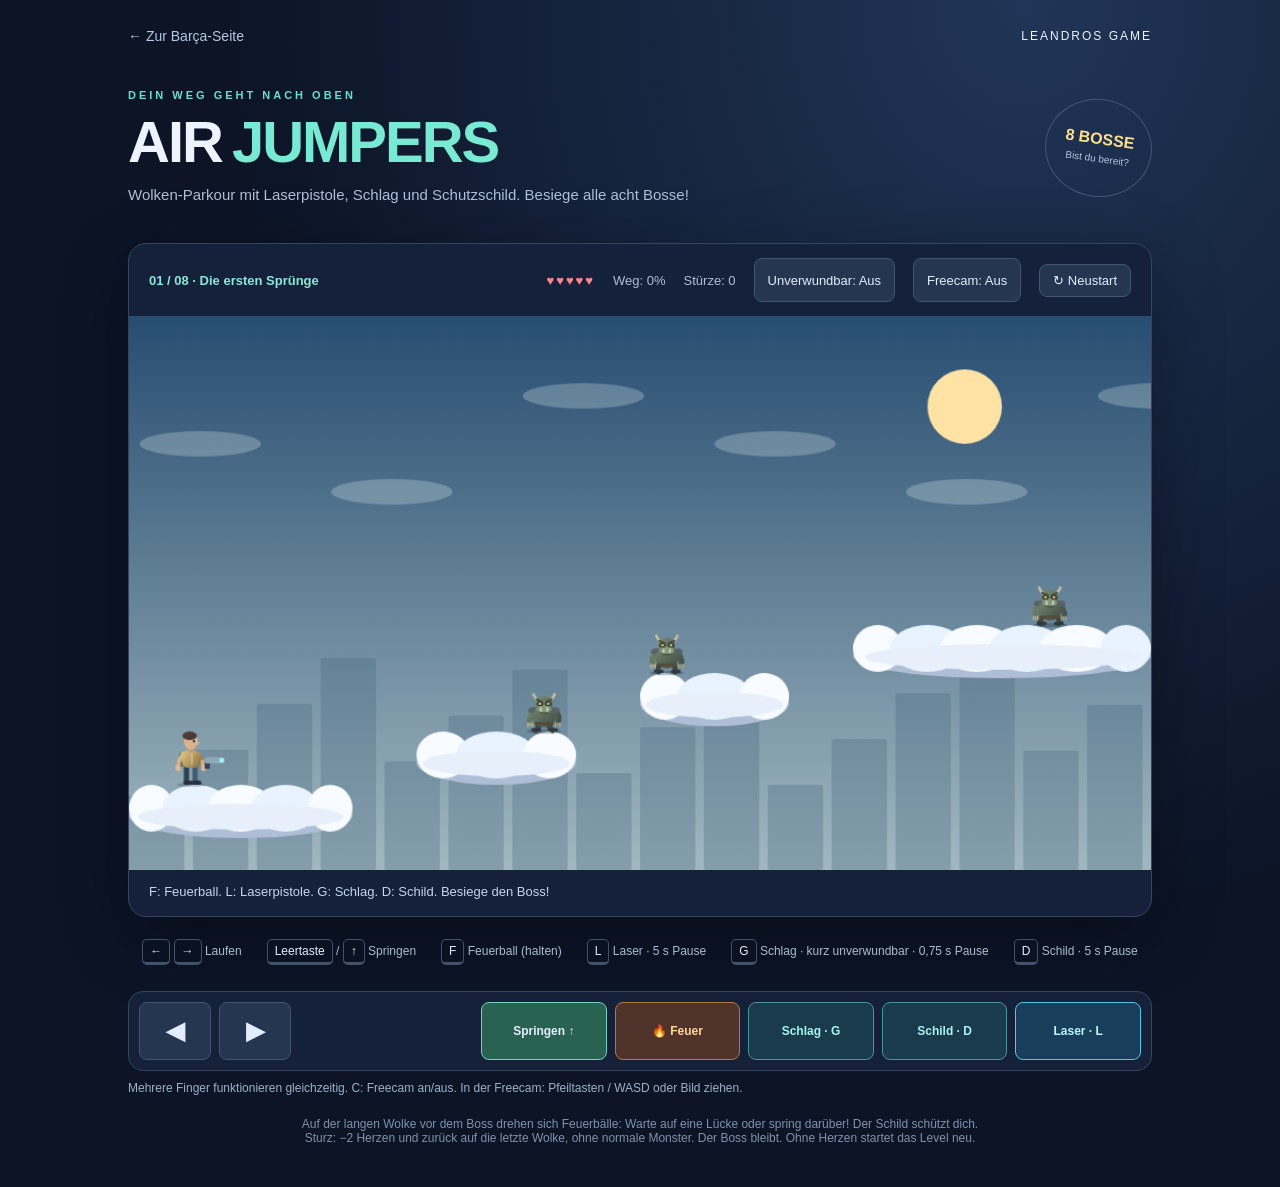
==== spiel.html @ cfad8d80 "spiel zugefügt" ====
<!doctype html>
<html lang="de">
<head>
  <meta charset="utf-8">
  <meta name="viewport" content="width=device-width, initial-scale=1, viewport-fit=cover">
  <title>Air Jumpers – Leandros Game</title>
  <link rel="stylesheet" href="spiel.css">
  <script src="renderer-2d.js" defer></script>
  <script src="spiel.js" defer></script>
</head>
<body>
  <main>
    <header><a href="index.html">← Zur Barça-Seite</a><span>LEANDROS GAME</span></header>
    <section class="intro"><div><p class="eyebrow">DEIN WEG GEHT NACH OBEN</p><h1>AIR<span>JUMPERS</span></h1><p>Wolken-Parkour mit Laserpistole, Schlag und Schutzschild. Besiege alle acht Bosse!</p></div><div class="badge">8 BOSSE<br><span>Bist du bereit?</span></div></section>
    <section class="game" aria-label="Air Jumpers">
      <div class="toolbar"><strong id="level">01 / 08 · Die ersten Sprünge</strong><span id="hearts" aria-label="5 von 5 Herzen">♥♥♥♥♥</span><span id="progress">Weg: 0%</span><span id="falls">Stürze: 0</span><button id="god-mode" type="button" aria-pressed="false">Unverwundbar: Aus</button><button id="freecam" type="button" aria-pressed="false">Freecam: Aus</button><button id="restart" type="button">↻ Neustart</button></div>
      <div class="stage">
        <canvas id="game" width="960" height="520" tabindex="0" aria-label="Air Jumpers. Pfeiltasten zum Laufen, Leertaste zum Springen, F für Feuerbälle, L für die Laserpistole mit fünf Sekunden Abklingzeit, G für Schlag und D für Schutzschild. Besiege den Boss, um das nächste Level freizuschalten.">Dein Browser unterstützt dieses Spiel leider nicht.</canvas>
        <div class="overlay" id="overlay" hidden><div><p class="eyebrow" id="result-label">GESCHAFFT!</p><h2 id="result-title">Level beendet!</h2><p id="result-text"></p><button id="next" type="button">Nächstes Level →</button></div></div>
      </div>
      <p id="status" role="status" aria-live="polite">Erreiche die Boss-Arena! Besiege den Boss mit deinen Fähigkeiten.</p>
    </section>
    <div class="instructions"><span><kbd>←</kbd> <kbd>→</kbd> Laufen</span><span><kbd>Leertaste</kbd> / <kbd>↑</kbd> Springen</span><span><kbd>F</kbd> Feuerball (halten)</span><span><kbd>L</kbd> Laser · 5 s Pause</span><span><kbd>G</kbd> Schlag · kurz unverwundbar · 0,75 s Pause</span><span><kbd>D</kbd> Schild · 5 s Pause</span></div>
    <div class="touch" id="play-controls" aria-label="Touch-Steuerung">
      <div class="touch-movement" role="group" aria-label="Laufen: gedrückt halten">
        <button type="button" data-control="left" aria-label="Nach links laufen, gedrückt halten">◀</button>
        <button type="button" data-control="right" aria-label="Nach rechts laufen, gedrückt halten">▶</button>
      </div>
      <div class="touch-actions" role="group" aria-label="Springen und Fähigkeiten">
        <button type="button" data-control="jump">Springen ↑</button>
        <button type="button" data-control="fire" aria-label="Feuerbälle: gedrückt halten">🔥 Feuer</button>
        <button type="button" id="punch" data-ability="punch">Schlag · G</button>
        <button type="button" id="shield" data-ability="shield">Schild · D</button>
        <button type="button" id="laser" data-ability="laser">Laser · L</button>
      </div>
    </div>
    <div id="freecam-controls" class="freecam-controls" aria-label="Freie Kamera steuern" hidden>
      <button type="button" data-camera="left" aria-label="Kamera nach links">←</button>
      <button type="button" data-camera="up" aria-label="Kamera nach oben">↑</button>
      <button type="button" data-camera="down" aria-label="Kamera nach unten">↓</button>
      <button type="button" data-camera="right" aria-label="Kamera nach rechts">→</button>
      <span>Bild mit Maus oder Finger ziehen. Mit «Freecam» zurück zur Figur.</span>
    </div>
    <div class="touch-tools"><span>Mehrere Finger funktionieren gleichzeitig. C: Freecam an/aus. In der Freecam: Pfeiltasten / WASD oder Bild ziehen.</span></div>
    <footer>Auf der langen Wolke vor dem Boss drehen sich Feuerbälle: Warte auf eine Lücke oder spring darüber! Der Schild schützt dich.<br>Sturz: −2 Herzen und zurück auf die letzte Wolke, ohne normale Monster. Der Boss bleibt. Ohne Herzen startet das Level neu.</footer>
  </main>
</body>
</html>
---- spiel.css ----
* { box-sizing: border-box; }
:root { color-scheme: dark; font-family: 'Segoe UI', Arial, sans-serif; background: #0c1426; color: #edf3ff; }
body { margin: 0; background: radial-gradient(ellipse at 80% 0, #203557 0, transparent 55%); min-height: 100vh; }
main { max-width: 1080px; padding: 28px 28px 20px; margin: auto; }
header { display: flex; justify-content: space-between; align-items: center; font-size: 12px; letter-spacing: 2px; }
header a { color: #b5c7e4; text-decoration: none; letter-spacing: 0; font-size: 14px; }
.intro { display: flex; justify-content: space-between; align-items: center; padding: 34px 0 25px; gap: 16px; }
.eyebrow { font-size: 11px; letter-spacing: 3px; font-weight: 800; color: #69e0cb; }
h1 { font-size: clamp(30px, 6vw, 58px); letter-spacing: -2px; line-height: 1; margin: 12px 0; font-weight: 900; }
h1 span { color: #78ead3; margin-left: 10px; }
.intro p:last-child { color: #aebed5; font-size: 15px; }
.badge { border: 1px solid #425574; border-radius: 50%; padding: 30px 18px; text-align: center; font-weight: 800; color: #ffe08a; transform: rotate(8deg); flex-shrink: 0; }
.badge span { font-weight: 400; color: #b2c4dd; font-size: 10px; }
.game { border: 1px solid #354561; border-radius: 18px; overflow: hidden; background: #15213a; box-shadow: 0 20px 70px #0005; }
.toolbar { display: flex; align-items: center; gap: 18px; padding: 14px 20px; font-size: 13px; }
.toolbar strong { margin-right: auto; color: #8be8d8; }
.toolbar span { color: #afbed4; }
button { cursor: pointer; font: inherit; color: #e4edff; border: 1px solid #415675; background: #243650; border-radius: 8px; padding: 8px 13px; }
button:hover { background: #38506f; }
button:focus-visible, a:focus-visible, canvas:focus-visible { outline: 3px solid #ffe08a; outline-offset: -3px; }
.stage { position: relative; }
canvas { display: block; width: 100%; height: auto; background: #284b70; }
#status { margin: 0; padding: 14px 20px; font-size: 13px; color: #c6d5e9; min-height: 46px; }
.overlay { position: absolute; inset: 0; display: grid; place-items: center; text-align: center; background: #0a1725d9; padding: 20px; }
.overlay[hidden] { display: none; }
.overlay h2 { font-size: clamp(24px, 5vw, 45px); margin: 12px 0; }
.overlay p { color: #c0d1e5; }
.overlay button { background: #83e8cf; color: #102b2b; font-weight: 800; padding: 14px 24px; border: 0; }
.instructions { display: flex; flex-wrap: wrap; justify-content: center; gap: 25px; padding: 22px 0 12px; font-size: 12px; color: #a9bbd3; }
kbd { display: inline-block; padding: 4px 7px; border: 1px solid #42526c; border-bottom-width: 3px; border-radius: 5px; font-family: inherit; color: #e4edff; }
.touch { display: flex; align-items: center; justify-content: space-between; gap: 20px; margin-top: 14px; padding: 10px; border: 1px solid #354561; border-radius: 15px; background: #142139; }
.touch-movement { display: grid; grid-template-columns: repeat(2,minmax(54px,72px)); gap: 8px; flex-shrink: 0; }
.touch-actions { display: grid; grid-template-columns: repeat(5,minmax(0,1fr)); gap: 8px; flex: 1; max-width: 660px; }
.touch button { min-width: 0; min-height: 58px; padding: 8px 6px; touch-action: none; user-select: none; -webkit-user-select: none; -webkit-touch-callout: none; font-weight: 700; font-size: 12px; }
.touch-movement button { font-size: 24px; }
.touch button.pressed { background: #4a6d8a; border-color: #b1f1eb; box-shadow: inset 0 0 0 2px #8ce4d3; transform: translateY(2px); }
[data-control="jump"] { background: #296251; border-color: #73d4b6; }
.touch-tools { display: flex; align-items: center; justify-content: space-between; gap: 15px; margin-top: 10px; color: #9ab1cc; font-size: 12px; }
.toolbar #hearts { color: #ff858c; white-space: nowrap; letter-spacing: 2px; }
.toolbar { flex-wrap: wrap; }
[data-control="fire"] { color: #ffd794; border-color: #b17743; background: #50342b; }
#punch, #shield { color: #a5f3ef; border-color: #4a9399; background: #193b4c; }
#laser { color: #b7f8ff; border-color: #52c7e3; background: #193e5b; }
button:disabled { opacity: .55; cursor: default; }
#god-mode { min-height: 44px; touch-action: manipulation; }
#god-mode[aria-pressed="true"] { background: #27634d; color: #d7ffdc; border-color: #86edb4; }
#freecam { min-height: 44px; touch-action: manipulation; }
#freecam[aria-pressed="true"] { background: #493767; border-color: #c3a7f3; }
canvas.freecam { cursor: grab; touch-action: none; }
canvas.freecam:active { cursor: grabbing; }
.touch[hidden], .freecam-controls[hidden] { display: none; }
.freecam-controls { display: flex; align-items: center; gap: 8px; flex-wrap: wrap; margin-top: 10px; padding: 10px; background: #241e3a; border: 1px solid #68588f; border-radius: 14px; }
.freecam-controls button { min-width: 54px; min-height: 54px; font-size: 22px; touch-action: none; user-select: none; }
.freecam-controls button.pressed { background: #736098; }
.freecam-controls span { flex: 1; min-width: 120px; font-size: 12px; color: #d5c9ea; }
@media (max-width: 700px) {
  .touch { gap: 12px; padding: 8px; }
  .touch-movement { grid-template-columns: repeat(2,54px); }
  .touch-actions { grid-template-columns: repeat(3,minmax(0,1fr)); }
  .touch button { min-height: 54px; font-size: 11px; }
  .touch-movement button { font-size: 22px; }
}
@media (pointer: coarse) {
  body { overscroll-behavior-y: contain; }
  main { padding-left: max(8px,env(safe-area-inset-left)); padding-right: max(8px,env(safe-area-inset-right)); padding-bottom: max(12px,env(safe-area-inset-bottom)); }
  .instructions { display: none; }
  .touch { position: sticky; bottom: env(safe-area-inset-bottom,0px); z-index: 2; }
  canvas { touch-action: none; }
}
@media (pointer: coarse) and (orientation: landscape) and (max-height: 650px) {
  main { padding-top: 5px; }
  header, .intro, footer, .touch-tools { display: none; }
  .toolbar { padding: 6px 10px; gap: 12px; font-size: 11px; }
  .toolbar button { padding: 5px 9px; }
  .stage { display: flex; justify-content: center; }
  canvas { height: calc(100dvh - 155px); width: auto; max-width: 100%; object-fit: contain; }
  #status { min-height: 28px; padding: 6px 10px; font-size: 11px; }
  .touch { margin-top: 5px; gap: 16px; padding: 5px 8px; }
  .touch-actions { grid-template-columns: repeat(5,minmax(0,1fr)); max-width: none; }
  .touch button { min-height: 46px; }
}
footer { text-align: center; font-size: 12px; color: #7f92ae; padding: 22px 0; }
@media (max-width: 600px) { main { padding: 18px 10px; } .badge { display: none; } header span { font-size: 9px; } .toolbar { gap: 9px; padding: 12px 9px; font-size: 10px; } .instructions { gap: 10px; } .intro { padding: 24px 7px 16px; } h1 span { margin-left: 5px; } }
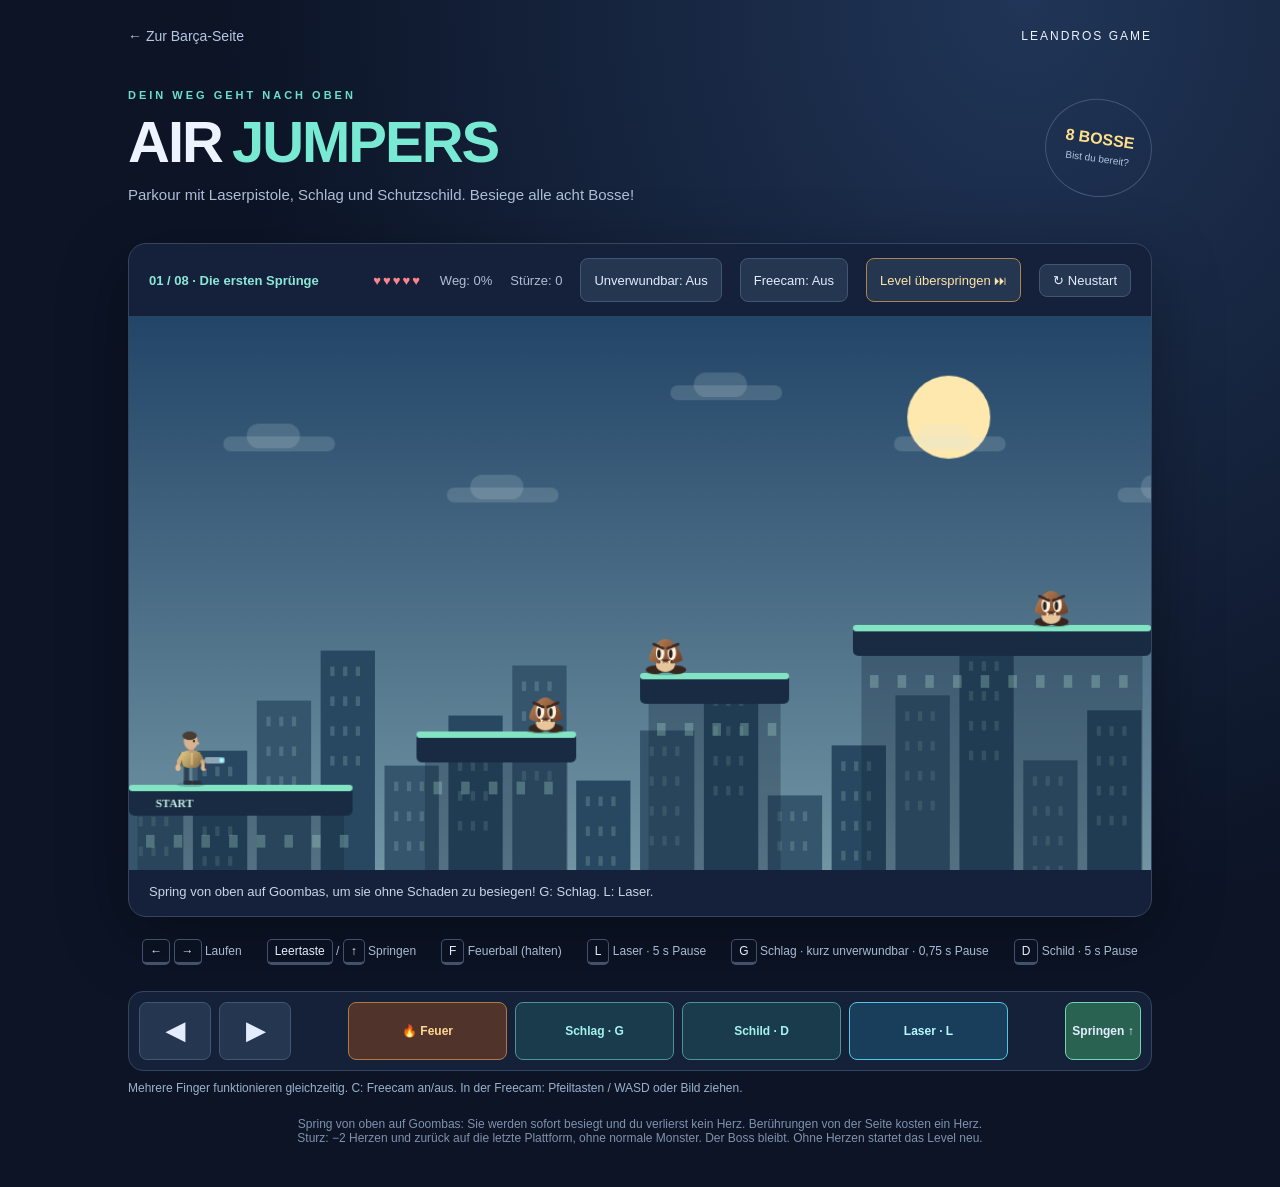
==== commit b2156870: "spiel verbessert" ====
--- a/spiel.html
+++ b/spiel.html
@@ -11,9 +11,9 @@
 <body>
   <main>
     <header><a href="index.html">← Zur Barça-Seite</a><span>LEANDROS GAME</span></header>
-    <section class="intro"><div><p class="eyebrow">DEIN WEG GEHT NACH OBEN</p><h1>AIR<span>JUMPERS</span></h1><p>Wolken-Parkour mit Laserpistole, Schlag und Schutzschild. Besiege alle acht Bosse!</p></div><div class="badge">8 BOSSE<br><span>Bist du bereit?</span></div></section>
+    <section class="intro"><div><p class="eyebrow">DEIN WEG GEHT NACH OBEN</p><h1>AIR<span>JUMPERS</span></h1><p>Parkour mit Laserpistole, Schlag und Schutzschild. Besiege alle acht Bosse!</p></div><div class="badge">8 BOSSE<br><span>Bist du bereit?</span></div></section>
     <section class="game" aria-label="Air Jumpers">
-      <div class="toolbar"><strong id="level">01 / 08 · Die ersten Sprünge</strong><span id="hearts" aria-label="5 von 5 Herzen">♥♥♥♥♥</span><span id="progress">Weg: 0%</span><span id="falls">Stürze: 0</span><button id="god-mode" type="button" aria-pressed="false">Unverwundbar: Aus</button><button id="freecam" type="button" aria-pressed="false">Freecam: Aus</button><button id="restart" type="button">↻ Neustart</button></div>
+      <div class="toolbar"><strong id="level">01 / 08 · Die ersten Sprünge</strong><span id="hearts" aria-label="5 von 5 Herzen">♥♥♥♥♥</span><span id="progress">Weg: 0%</span><span id="falls">Stürze: 0</span><button id="god-mode" type="button" aria-pressed="false">Unverwundbar: Aus</button><button id="freecam" type="button" aria-pressed="false">Freecam: Aus</button><button id="skip-level" type="button">Level überspringen ⏭</button><button id="restart" type="button">↻ Neustart</button></div>
       <div class="stage">
         <canvas id="game" width="960" height="520" tabindex="0" aria-label="Air Jumpers. Pfeiltasten zum Laufen, Leertaste zum Springen, F für Feuerbälle, L für die Laserpistole mit fünf Sekunden Abklingzeit, G für Schlag und D für Schutzschild. Besiege den Boss, um das nächste Level freizuschalten.">Dein Browser unterstützt dieses Spiel leider nicht.</canvas>
         <div class="overlay" id="overlay" hidden><div><p class="eyebrow" id="result-label">GESCHAFFT!</p><h2 id="result-title">Level beendet!</h2><p id="result-text"></p><button id="next" type="button">Nächstes Level →</button></div></div>
@@ -26,13 +26,13 @@
         <button type="button" data-control="left" aria-label="Nach links laufen, gedrückt halten">◀</button>
         <button type="button" data-control="right" aria-label="Nach rechts laufen, gedrückt halten">▶</button>
       </div>
-      <div class="touch-actions" role="group" aria-label="Springen und Fähigkeiten">
-        <button type="button" data-control="jump">Springen ↑</button>
+      <div class="touch-actions" role="group" aria-label="Fähigkeiten">
         <button type="button" data-control="fire" aria-label="Feuerbälle: gedrückt halten">🔥 Feuer</button>
         <button type="button" id="punch" data-ability="punch">Schlag · G</button>
         <button type="button" id="shield" data-ability="shield">Schild · D</button>
         <button type="button" id="laser" data-ability="laser">Laser · L</button>
       </div>
+      <button type="button" class="touch-jump" data-control="jump">Springen ↑</button>
     </div>
     <div id="freecam-controls" class="freecam-controls" aria-label="Freie Kamera steuern" hidden>
       <button type="button" data-camera="left" aria-label="Kamera nach links">←</button>
@@ -42,7 +42,7 @@
       <span>Bild mit Maus oder Finger ziehen. Mit «Freecam» zurück zur Figur.</span>
     </div>
     <div class="touch-tools"><span>Mehrere Finger funktionieren gleichzeitig. C: Freecam an/aus. In der Freecam: Pfeiltasten / WASD oder Bild ziehen.</span></div>
-    <footer>Auf der langen Wolke vor dem Boss drehen sich Feuerbälle: Warte auf eine Lücke oder spring darüber! Der Schild schützt dich.<br>Sturz: −2 Herzen und zurück auf die letzte Wolke, ohne normale Monster. Der Boss bleibt. Ohne Herzen startet das Level neu.</footer>
+    <footer>Spring von oben auf Goombas: Sie werden sofort besiegt und du verlierst kein Herz. Berührungen von der Seite kosten ein Herz.<br>Sturz: −2 Herzen und zurück auf die letzte Plattform, ohne normale Monster. Der Boss bleibt. Ohne Herzen startet das Level neu.</footer>
   </main>
 </body>
 </html>
--- a/spiel.css
+++ b/spiel.css
@@ -30,7 +30,8 @@
 kbd { display: inline-block; padding: 4px 7px; border: 1px solid #42526c; border-bottom-width: 3px; border-radius: 5px; font-family: inherit; color: #e4edff; }
 .touch { display: flex; align-items: center; justify-content: space-between; gap: 20px; margin-top: 14px; padding: 10px; border: 1px solid #354561; border-radius: 15px; background: #142139; }
 .touch-movement { display: grid; grid-template-columns: repeat(2,minmax(54px,72px)); gap: 8px; flex-shrink: 0; }
-.touch-actions { display: grid; grid-template-columns: repeat(5,minmax(0,1fr)); gap: 8px; flex: 1; max-width: 660px; }
+.touch-actions { display: grid; grid-template-columns: repeat(4,minmax(0,1fr)); gap: 8px; flex: 1; max-width: 660px; }
+.touch .touch-jump { flex: 0 0 76px; }
 .touch button { min-width: 0; min-height: 58px; padding: 8px 6px; touch-action: none; user-select: none; -webkit-user-select: none; -webkit-touch-callout: none; font-weight: 700; font-size: 12px; }
 .touch-movement button { font-size: 24px; }
 .touch button.pressed { background: #4a6d8a; border-color: #b1f1eb; box-shadow: inset 0 0 0 2px #8ce4d3; transform: translateY(2px); }
@@ -46,6 +47,7 @@
 #god-mode[aria-pressed="true"] { background: #27634d; color: #d7ffdc; border-color: #86edb4; }
 #freecam { min-height: 44px; touch-action: manipulation; }
 #freecam[aria-pressed="true"] { background: #493767; border-color: #c3a7f3; }
+#skip-level { min-height: 44px; touch-action: manipulation; color: #ffe4aa; border-color: #a9864d; }
 canvas.freecam { cursor: grab; touch-action: none; }
 canvas.freecam:active { cursor: grabbing; }
 .touch[hidden], .freecam-controls[hidden] { display: none; }
@@ -54,9 +56,10 @@
 .freecam-controls button.pressed { background: #736098; }
 .freecam-controls span { flex: 1; min-width: 120px; font-size: 12px; color: #d5c9ea; }
 @media (max-width: 700px) {
-  .touch { gap: 12px; padding: 8px; }
-  .touch-movement { grid-template-columns: repeat(2,54px); }
-  .touch-actions { grid-template-columns: repeat(3,minmax(0,1fr)); }
+  .touch { gap: 8px; padding: 6px; }
+  .touch .touch-jump { flex-basis: 62px; }
+  .touch-movement { grid-template-columns: repeat(2,44px); }
+  .touch-actions { grid-template-columns: repeat(2,minmax(0,1fr)); gap: 6px; }
   .touch button { min-height: 54px; font-size: 11px; }
   .touch-movement button { font-size: 22px; }
 }
@@ -76,7 +79,7 @@
   canvas { height: calc(100dvh - 155px); width: auto; max-width: 100%; object-fit: contain; }
   #status { min-height: 28px; padding: 6px 10px; font-size: 11px; }
   .touch { margin-top: 5px; gap: 16px; padding: 5px 8px; }
-  .touch-actions { grid-template-columns: repeat(5,minmax(0,1fr)); max-width: none; }
+  .touch-actions { grid-template-columns: repeat(4,minmax(0,1fr)); max-width: none; }
   .touch button { min-height: 46px; }
 }
 footer { text-align: center; font-size: 12px; color: #7f92ae; padding: 22px 0; }
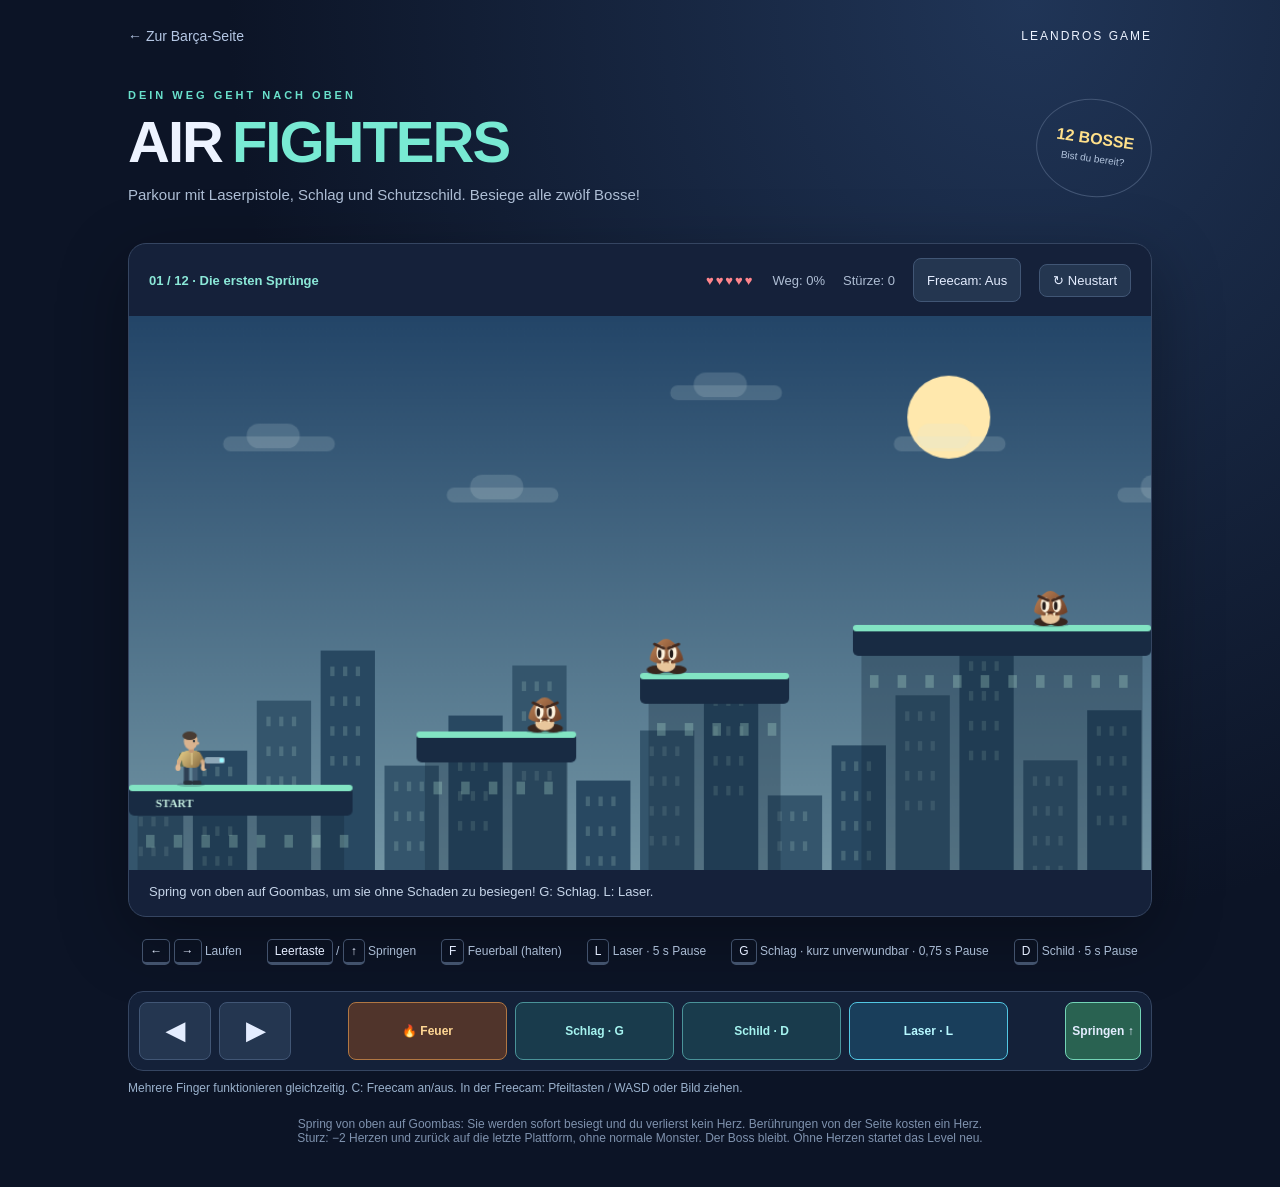
==== commit 5baf2e4a: "letzte änderungen" ====
--- a/spiel.html
+++ b/spiel.html
@@ -3,7 +3,7 @@
 <head>
   <meta charset="utf-8">
   <meta name="viewport" content="width=device-width, initial-scale=1, viewport-fit=cover">
-  <title>Air Jumpers – Leandros Game</title>
+  <title>Air Fighters – Leandros Game</title>
   <link rel="stylesheet" href="spiel.css">
   <script src="renderer-2d.js" defer></script>
   <script src="spiel.js" defer></script>
@@ -11,11 +11,11 @@
 <body>
   <main>
     <header><a href="index.html">← Zur Barça-Seite</a><span>LEANDROS GAME</span></header>
-    <section class="intro"><div><p class="eyebrow">DEIN WEG GEHT NACH OBEN</p><h1>AIR<span>JUMPERS</span></h1><p>Parkour mit Laserpistole, Schlag und Schutzschild. Besiege alle acht Bosse!</p></div><div class="badge">8 BOSSE<br><span>Bist du bereit?</span></div></section>
-    <section class="game" aria-label="Air Jumpers">
-      <div class="toolbar"><strong id="level">01 / 08 · Die ersten Sprünge</strong><span id="hearts" aria-label="5 von 5 Herzen">♥♥♥♥♥</span><span id="progress">Weg: 0%</span><span id="falls">Stürze: 0</span><button id="god-mode" type="button" aria-pressed="false">Unverwundbar: Aus</button><button id="freecam" type="button" aria-pressed="false">Freecam: Aus</button><button id="skip-level" type="button">Level überspringen ⏭</button><button id="restart" type="button">↻ Neustart</button></div>
+    <section class="intro"><div><p class="eyebrow">DEIN WEG GEHT NACH OBEN</p><h1>AIR<span>FIGHTERS</span></h1><p>Parkour mit Laserpistole, Schlag und Schutzschild. Besiege alle zwölf Bosse!</p></div><div class="badge">12 BOSSE<br><span>Bist du bereit?</span></div></section>
+    <section class="game" aria-label="Air Fighters">
+      <div class="toolbar"><strong id="level">01 / 12 · Die ersten Sprünge</strong><span id="hearts" aria-label="5 von 5 Herzen">♥♥♥♥♥</span><span id="progress">Weg: 0%</span><span id="falls">Stürze: 0</span><button id="freecam" type="button" aria-pressed="false">Freecam: Aus</button><button id="restart" type="button">↻ Neustart</button></div>
       <div class="stage">
-        <canvas id="game" width="960" height="520" tabindex="0" aria-label="Air Jumpers. Pfeiltasten zum Laufen, Leertaste zum Springen, F für Feuerbälle, L für die Laserpistole mit fünf Sekunden Abklingzeit, G für Schlag und D für Schutzschild. Besiege den Boss, um das nächste Level freizuschalten.">Dein Browser unterstützt dieses Spiel leider nicht.</canvas>
+        <canvas id="game" width="960" height="520" tabindex="0" aria-label="Air Fighters. Pfeiltasten zum Laufen, Leertaste zum Springen, F für Feuerbälle, L für die Laserpistole mit fünf Sekunden Abklingzeit, G für Schlag und D für Schutzschild. Besiege den Boss, um das nächste Level freizuschalten.">Dein Browser unterstützt dieses Spiel leider nicht.</canvas>
         <div class="overlay" id="overlay" hidden><div><p class="eyebrow" id="result-label">GESCHAFFT!</p><h2 id="result-title">Level beendet!</h2><p id="result-text"></p><button id="next" type="button">Nächstes Level →</button></div></div>
       </div>
       <p id="status" role="status" aria-live="polite">Erreiche die Boss-Arena! Besiege den Boss mit deinen Fähigkeiten.</p>
--- a/spiel.css
+++ b/spiel.css
@@ -43,11 +43,8 @@
 #punch, #shield { color: #a5f3ef; border-color: #4a9399; background: #193b4c; }
 #laser { color: #b7f8ff; border-color: #52c7e3; background: #193e5b; }
 button:disabled { opacity: .55; cursor: default; }
-#god-mode { min-height: 44px; touch-action: manipulation; }
-#god-mode[aria-pressed="true"] { background: #27634d; color: #d7ffdc; border-color: #86edb4; }
 #freecam { min-height: 44px; touch-action: manipulation; }
 #freecam[aria-pressed="true"] { background: #493767; border-color: #c3a7f3; }
-#skip-level { min-height: 44px; touch-action: manipulation; color: #ffe4aa; border-color: #a9864d; }
 canvas.freecam { cursor: grab; touch-action: none; }
 canvas.freecam:active { cursor: grabbing; }
 .touch[hidden], .freecam-controls[hidden] { display: none; }
